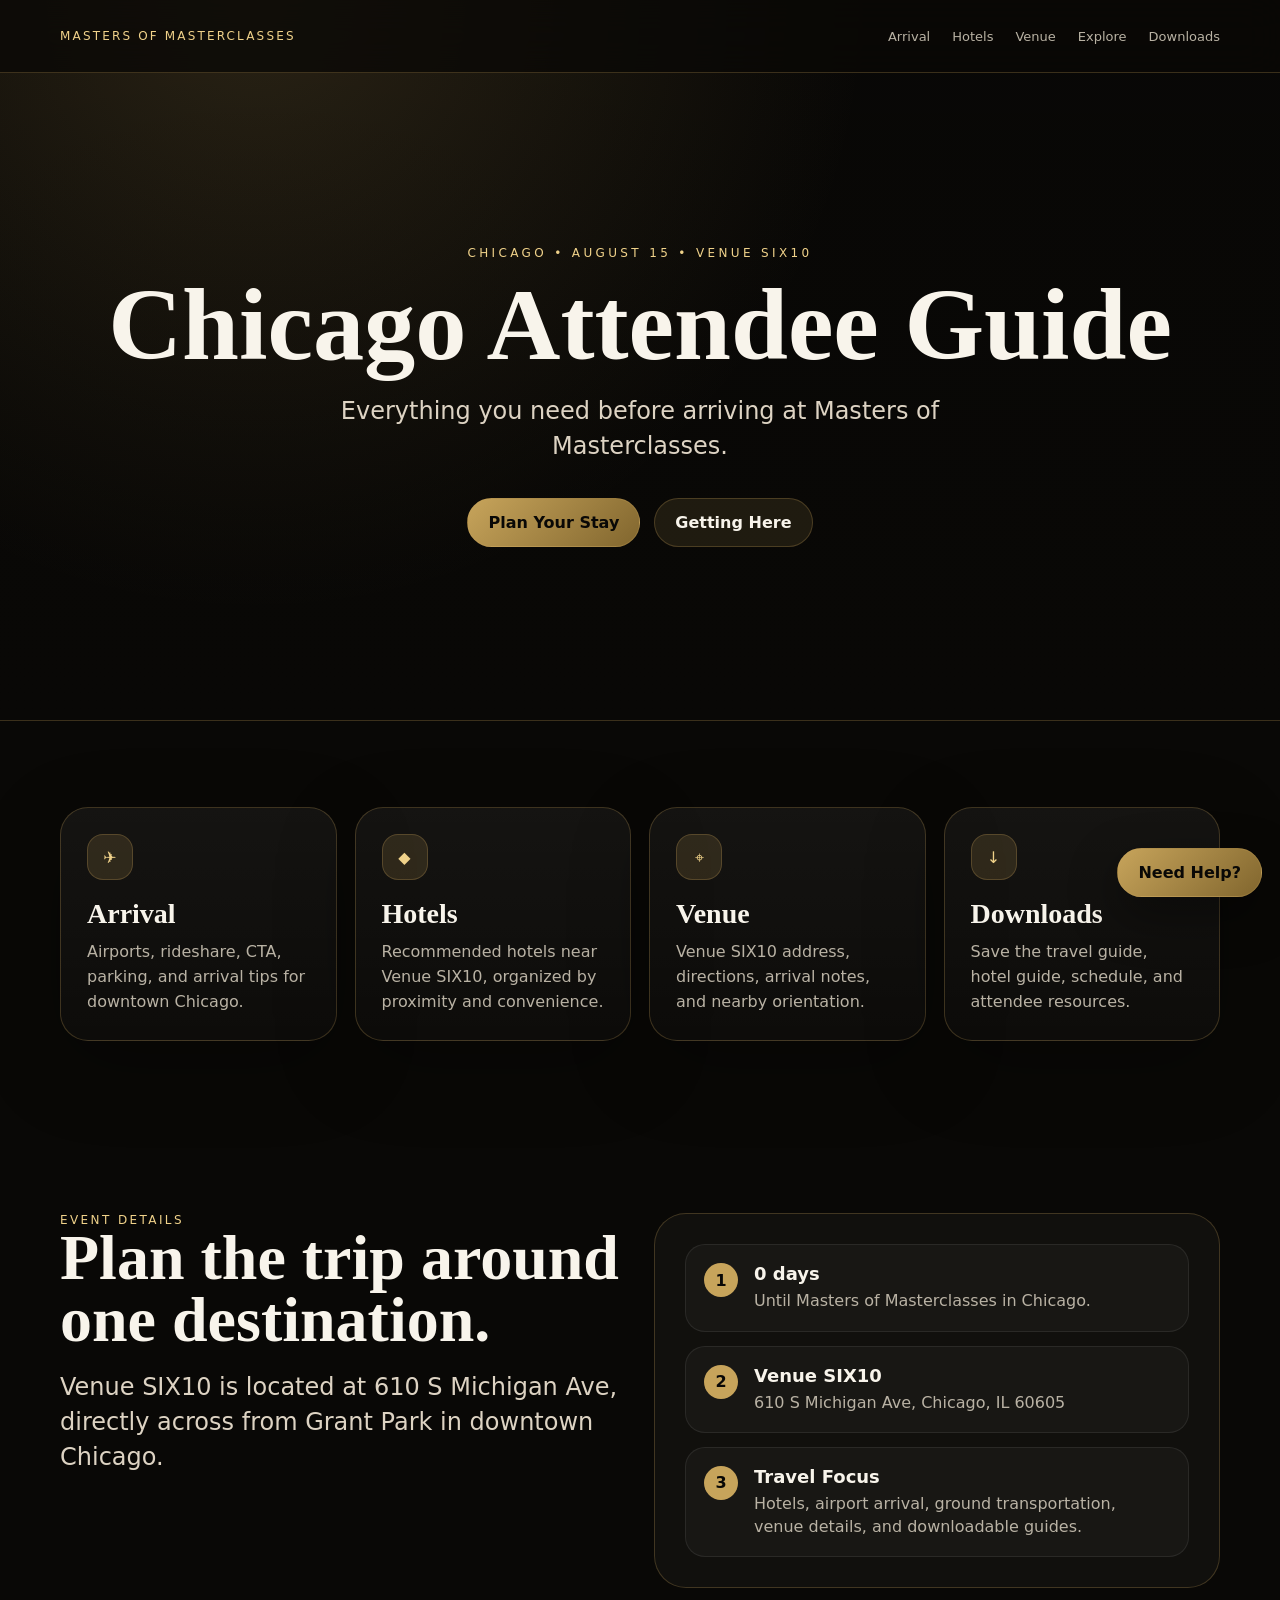
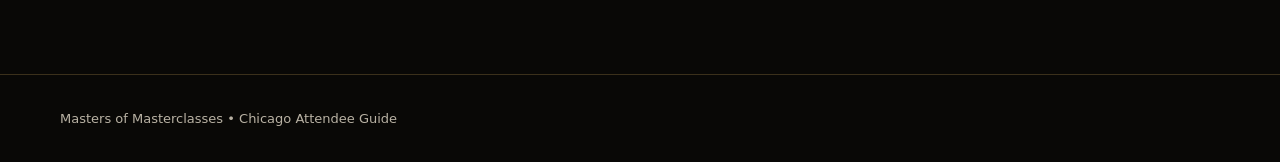
==== index.html @ bb9c548b "Add files via upload" ====
<!doctype html><html lang="en"><head><meta charset="utf-8"><meta name="viewport" content="width=device-width,initial-scale=1"><title>Masters of Masterclasses | Chicago Attendee Guide</title><link rel="stylesheet" href="styles.css"></head><body><nav class="nav"><div class="wrap navin"><a class="brand" href="index.html">Masters of Masterclasses</a><div class="links"><a href="arrival.html">Arrival</a><a href="hotels.html">Hotels</a><a href="venue.html">Venue</a><a href="explore.html">Explore</a><a href="guides.html">Downloads</a></div></div></nav><main><section class="hero"><div class="hero-content wrap"><div class="eyebrow">Chicago • August 15 • Venue SIX10</div><h1 class="h1">Chicago Attendee Guide</h1><p class="lead">Everything you need before arriving at Masters of Masterclasses.</p><div class="btns"><a class="btn primary" href="hotels.html">Plan Your Stay</a><a class="btn" href="arrival.html">Getting Here</a></div></div></section><section class="section wrap"><div class="grid"><a class="card" href="arrival.html"><div class="icon">✈</div><h3>Arrival</h3><p>Airports, rideshare, CTA, parking, and arrival tips for downtown Chicago.</p></a><a class="card" href="hotels.html"><div class="icon">◆</div><h3>Hotels</h3><p>Recommended hotels near Venue SIX10, organized by proximity and convenience.</p></a><a class="card" href="venue.html"><div class="icon">⌖</div><h3>Venue</h3><p>Venue SIX10 address, directions, arrival notes, and nearby orientation.</p></a><a class="card" href="guides.html"><div class="icon">↓</div><h3>Downloads</h3><p>Save the travel guide, hotel guide, schedule, and attendee resources.</p></a></div></section><section class="section wrap"><div class="split"><div><div class="kicker">Event Details</div><h2 class="h2">Plan the trip around one destination.</h2><p class="lead" style="margin-left:0">Venue SIX10 is located at 610 S Michigan Ave, directly across from Grant Park in downtown Chicago.</p></div><div class="panel"><div class="list"><div class="row"><div class="num">1</div><div><h3 data-countdown>Counting down</h3><p>Until Masters of Masterclasses in Chicago.</p></div></div><div class="row"><div class="num">2</div><div><h3>Venue SIX10</h3><p>610 S Michigan Ave, Chicago, IL 60605</p></div></div><div class="row"><div class="num">3</div><div><h3>Travel Focus</h3><p>Hotels, airport arrival, ground transportation, venue details, and downloadable guides.</p></div></div></div></div></div></section></main><div class="concierge"><a class="btn primary" href="mailto:info@astraculture.com">Need Help?</a></div><div class="mobilebar"><a href="index.html">Home</a><a href="arrival.html">Arrival</a><a href="hotels.html">Hotels</a><a href="venue.html">Venue</a><a href="guides.html">Guides</a></div><footer class="footer"><div class="wrap">Masters of Masterclasses • Chicago Attendee Guide</div></footer><script src="script.js"></script></body></html>
---- styles.css ----
:root{--bg:#090806;--panel:#11100d;--panel2:#171510;--gold:#c7a45b;--gold2:#f0d28a;--muted:#b9b2a4;--text:#f8f4eb;--line:rgba(199,164,91,.26)}*{box-sizing:border-box}body{margin:0;background:radial-gradient(circle at 20% 0%,rgba(199,164,91,.18),transparent 30%),var(--bg);color:var(--text);font-family:Inter,system-ui,-apple-system,Segoe UI,sans-serif}a{color:inherit;text-decoration:none}.wrap{width:min(1160px,92vw);margin:auto}.nav{position:sticky;top:0;z-index:10;background:rgba(9,8,6,.78);backdrop-filter:blur(18px);border-bottom:1px solid var(--line)}.navin{height:72px;display:flex;align-items:center;justify-content:space-between}.brand{letter-spacing:.18em;text-transform:uppercase;font-size:12px;color:var(--gold2)}.links{display:flex;gap:22px;font-size:13px;color:var(--muted)}.links a:hover{color:var(--text)}.hero{min-height:72vh;display:grid;place-items:center;text-align:center;position:relative;overflow:hidden;border-bottom:1px solid var(--line)}.hero:before{content:"";position:absolute;inset:0;background:linear-gradient(to bottom,rgba(0,0,0,.15),rgba(9,8,6,.95)),url('https://images.unsplash.com/photo-1494522855154-9297ac14b55f?q=80&w=1800&auto=format&fit=crop') center/cover;opacity:.42}.hero.small{min-height:42vh}.hero.small:before{opacity:.28}.hero-content{position:relative;padding:80px 0}.eyebrow{color:var(--gold2);font-size:12px;letter-spacing:.28em;text-transform:uppercase;margin-bottom:18px}.h1{font-family:Georgia,serif;font-size:clamp(48px,8vw,104px);line-height:.92;margin:0 0 22px}.h2{font-family:Georgia,serif;font-size:clamp(36px,5vw,72px);line-height:.96;margin:0 0 20px}.lead{font-size:clamp(18px,2vw,24px);color:#ddd3c3;max-width:720px;margin:0 auto 34px;line-height:1.45}.btns{display:flex;gap:14px;justify-content:center;flex-wrap:wrap}.btn{padding:14px 20px;border:1px solid var(--line);border-radius:999px;background:rgba(199,164,91,.12);color:var(--text);font-weight:600}.btn.primary{background:linear-gradient(135deg,var(--gold),#81662e);color:#090806}.section{padding:86px 0}.grid{display:grid;grid-template-columns:repeat(4,1fr);gap:18px}.card{background:linear-gradient(180deg,rgba(255,255,255,.05),rgba(255,255,255,.02));border:1px solid var(--line);border-radius:28px;padding:26px;min-height:210px;box-shadow:0 24px 80px rgba(0,0,0,.28)}.card h3{font-family:Georgia,serif;font-size:28px;margin:18px 0 10px}.card p{color:var(--muted);line-height:1.55;margin:0}.icon{width:46px;height:46px;border-radius:16px;display:grid;place-items:center;background:rgba(199,164,91,.16);border:1px solid var(--line);color:var(--gold2)}.split{display:grid;grid-template-columns:1fr 1fr;gap:28px;align-items:start}.panel{background:var(--panel);border:1px solid var(--line);border-radius:32px;padding:30px}.kicker{color:var(--gold2);letter-spacing:.2em;text-transform:uppercase;font-size:12px}.list{display:grid;gap:14px}.row{padding:18px;border:1px solid rgba(255,255,255,.08);border-radius:20px;background:rgba(255,255,255,.03);display:flex;gap:16px;align-items:flex-start}.num{min-width:34px;height:34px;border-radius:50%;display:grid;place-items:center;background:var(--gold);color:#090806;font-weight:800}.row h3{margin:0 0 5px;font-size:18px}.row p{margin:0;color:var(--muted);line-height:1.45}.map{width:100%;border-radius:28px;border:1px solid var(--line);filter:saturate(.35) brightness(.72) contrast(1.08);max-height:520px;object-fit:cover}.note{font-size:13px;color:var(--muted);line-height:1.5}.footer{border-top:1px solid var(--line);padding:36px 0;color:var(--muted);font-size:13px}.mobilebar{display:none}.download{display:flex;align-items:center;justify-content:space-between;gap:20px}.pill{border:1px solid var(--line);border-radius:999px;padding:7px 12px;color:var(--gold2);font-size:12px}.concierge{position:fixed;right:18px;bottom:18px;z-index:20}.concierge .btn{box-shadow:0 18px 50px rgba(0,0,0,.4)}@media(max-width:850px){.links{display:none}.hero{min-height:68vh}.grid,.split{grid-template-columns:1fr}.section{padding:54px 0}.card{min-height:auto}.mobilebar{position:fixed;bottom:0;left:0;right:0;z-index:30;display:grid;grid-template-columns:repeat(5,1fr);background:rgba(9,8,6,.88);backdrop-filter:blur(18px);border-top:1px solid var(--line)}.mobilebar a{text-align:center;padding:12px 4px;font-size:11px;color:var(--muted)}.concierge{bottom:64px}.footer{padding-bottom:90px}.download{align-items:flex-start;flex-direction:column}}
.map-actual{filter:none;max-height:520px;object-fit:cover;object-position:center;border-color:rgba(199,164,91,.35)}
.venue-panel{min-height:260px;display:flex;flex-direction:column;justify-content:center}.compact-section{padding-top:64px;padding-bottom:54px}.plan-note{max-width:860px;margin:0 auto}.explore-hero:before{background:linear-gradient(90deg,rgba(9,8,6,.98) 0%,rgba(9,8,6,.70) 38%,rgba(9,8,6,.28) 100%),linear-gradient(to bottom,rgba(0,0,0,.05),rgba(9,8,6,.93)),url('assets/explore-chicago-food-hero.png') center/cover;opacity:.88}.explore-grid .card{min-height:260px}.feature-card .pill{display:inline-block;margin-top:18px}.feature-card h3{margin-top:12px}.explore-note{margin-top:42px}
@media(max-width:850px){.map-actual{max-height:360px}.explore-grid .card{min-height:auto}}

.explore-intro{display:grid;grid-template-columns:1.1fr .9fr;gap:22px;align-items:stretch;margin-bottom:28px}.mini-list{display:grid;gap:12px}.mini-item{padding:16px 18px;border:1px solid rgba(255,255,255,.08);border-radius:18px;background:rgba(255,255,255,.03);color:var(--muted);line-height:1.45}.mini-item strong{color:var(--text)}.explore-grid{grid-template-columns:repeat(3,1fr)}.explore-grid .card{min-height:250px}.explore-card-top{display:flex;justify-content:space-between;align-items:center;gap:14px}.tagline{color:var(--gold2);font-size:12px;letter-spacing:.16em;text-transform:uppercase}.card-link{margin-top:18px;color:var(--gold2);font-size:13px;font-weight:700}.venue-note{margin-top:24px}
@media(max-width:850px){.explore-intro{grid-template-columns:1fr}.explore-grid{grid-template-columns:1fr}.explore-hero:before{background-position:center}}
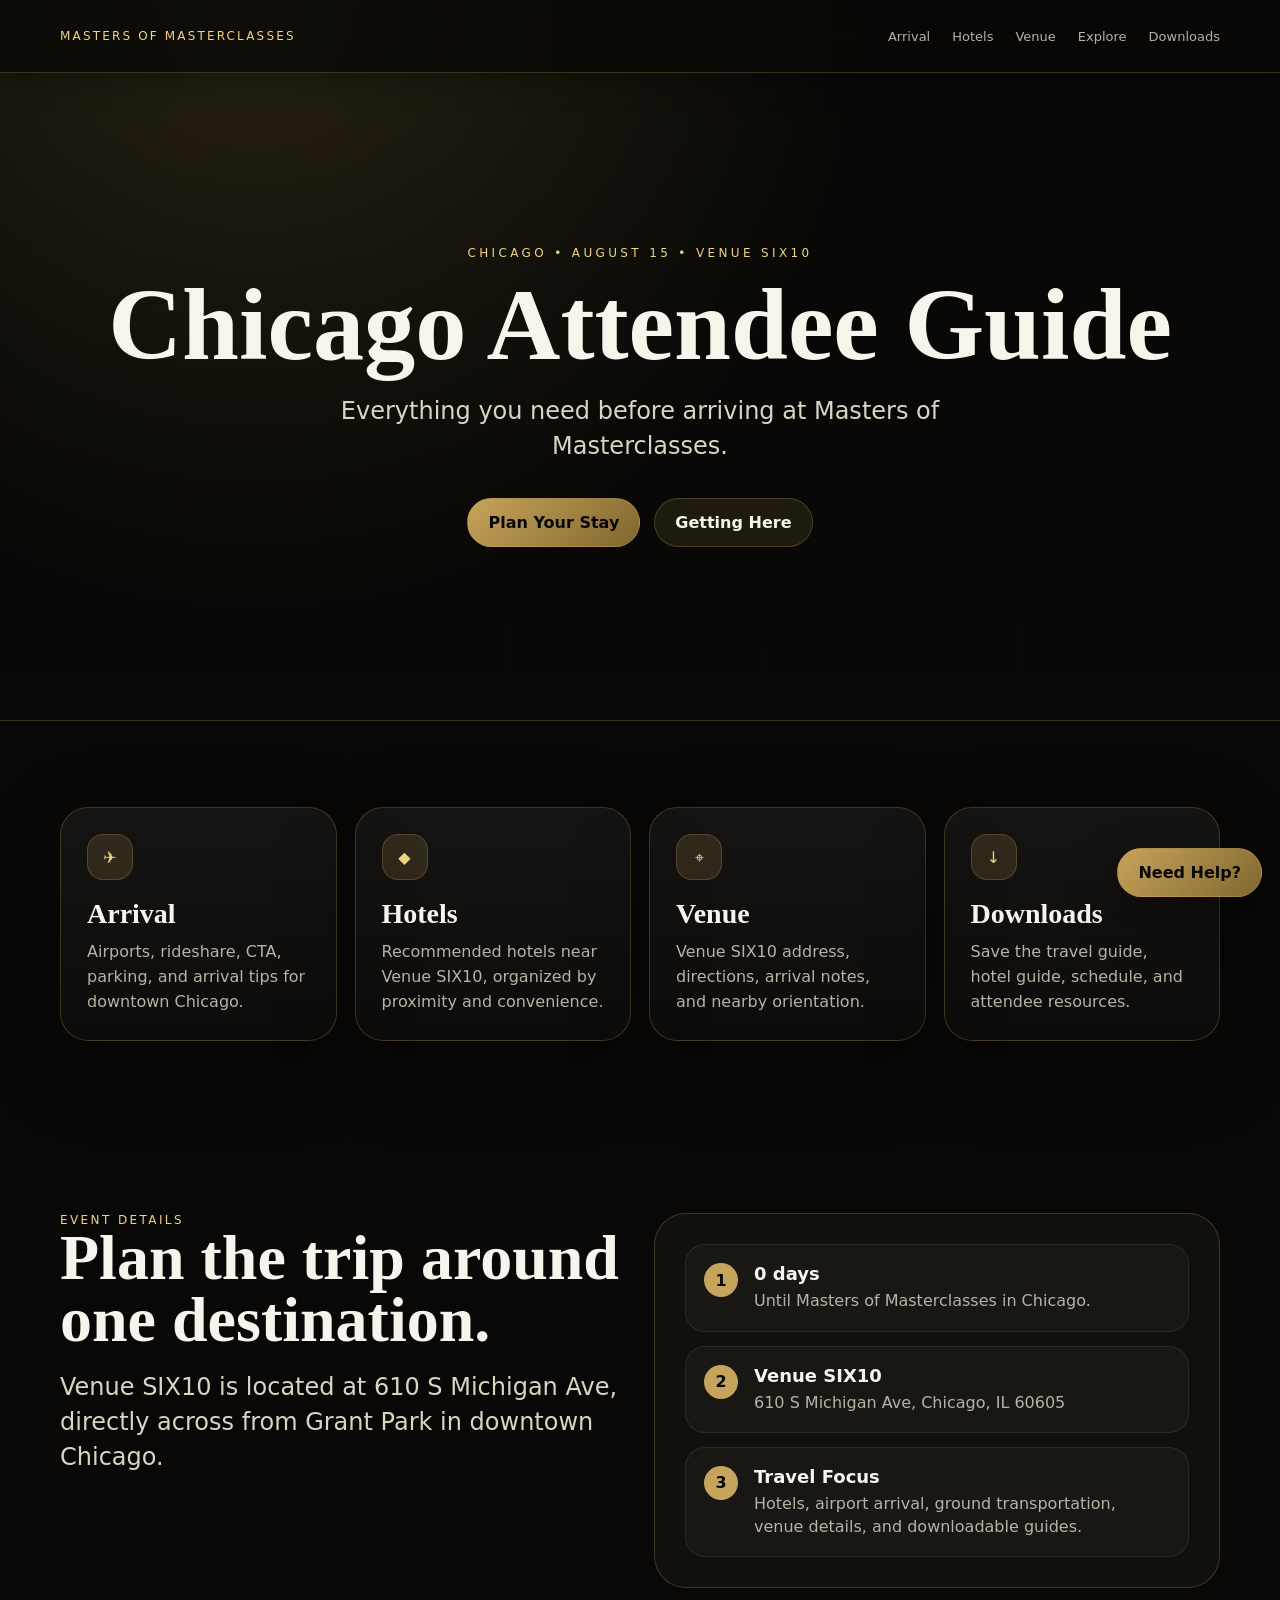
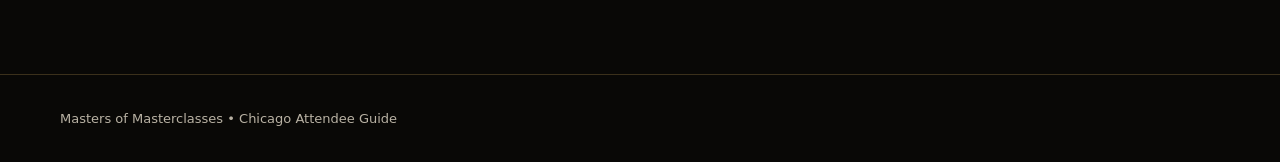
==== commit 246cc9f3: "Add files via upload" ====
--- a/index.html
+++ b/index.html
@@ -1 +1 @@
-<!doctype html><html lang="en"><head><meta charset="utf-8"><meta name="viewport" content="width=device-width,initial-scale=1"><title>Masters of Masterclasses | Chicago Attendee Guide</title><link rel="stylesheet" href="styles.css"></head><body><nav class="nav"><div class="wrap navin"><a class="brand" href="index.html">Masters of Masterclasses</a><div class="links"><a href="arrival.html">Arrival</a><a href="hotels.html">Hotels</a><a href="venue.html">Venue</a><a href="explore.html">Explore</a><a href="guides.html">Downloads</a></div></div></nav><main><section class="hero"><div class="hero-content wrap"><div class="eyebrow">Chicago • August 15 • Venue SIX10</div><h1 class="h1">Chicago Attendee Guide</h1><p class="lead">Everything you need before arriving at Masters of Masterclasses.</p><div class="btns"><a class="btn primary" href="hotels.html">Plan Your Stay</a><a class="btn" href="arrival.html">Getting Here</a></div></div></section><section class="section wrap"><div class="grid"><a class="card" href="arrival.html"><div class="icon">✈</div><h3>Arrival</h3><p>Airports, rideshare, CTA, parking, and arrival tips for downtown Chicago.</p></a><a class="card" href="hotels.html"><div class="icon">◆</div><h3>Hotels</h3><p>Recommended hotels near Venue SIX10, organized by proximity and convenience.</p></a><a class="card" href="venue.html"><div class="icon">⌖</div><h3>Venue</h3><p>Venue SIX10 address, directions, arrival notes, and nearby orientation.</p></a><a class="card" href="guides.html"><div class="icon">↓</div><h3>Downloads</h3><p>Save the travel guide, hotel guide, schedule, and attendee resources.</p></a></div></section><section class="section wrap"><div class="split"><div><div class="kicker">Event Details</div><h2 class="h2">Plan the trip around one destination.</h2><p class="lead" style="margin-left:0">Venue SIX10 is located at 610 S Michigan Ave, directly across from Grant Park in downtown Chicago.</p></div><div class="panel"><div class="list"><div class="row"><div class="num">1</div><div><h3 data-countdown>Counting down</h3><p>Until Masters of Masterclasses in Chicago.</p></div></div><div class="row"><div class="num">2</div><div><h3>Venue SIX10</h3><p>610 S Michigan Ave, Chicago, IL 60605</p></div></div><div class="row"><div class="num">3</div><div><h3>Travel Focus</h3><p>Hotels, airport arrival, ground transportation, venue details, and downloadable guides.</p></div></div></div></div></div></section></main><div class="concierge"><a class="btn primary" href="mailto:info@astraculture.com">Need Help?</a></div><div class="mobilebar"><a href="index.html">Home</a><a href="arrival.html">Arrival</a><a href="hotels.html">Hotels</a><a href="venue.html">Venue</a><a href="guides.html">Guides</a></div><footer class="footer"><div class="wrap">Masters of Masterclasses • Chicago Attendee Guide</div></footer><script src="script.js"></script></body></html>
+<!doctype html><html lang="en"><head><meta charset="utf-8"><meta name="viewport" content="width=device-width,initial-scale=1"><title>Masters of Masterclasses | Chicago Attendee Guide</title><link rel="stylesheet" href="styles.css"></head><body><nav class="nav"><div class="wrap navin"><a class="brand" href="index.html">Masters of Masterclasses</a><div class="links"><a href="arrival.html">Arrival</a><a href="hotels.html">Hotels</a><a href="venue.html">Venue</a><a href="explore.html">Explore</a><a href="guides.html">Downloads</a></div></div></nav><main><section class="hero"><div class="hero-content wrap"><div class="eyebrow">Chicago • August 15 • Venue SIX10</div><h1 class="h1">Chicago Attendee Guide</h1><p class="lead">Everything you need before arriving at Masters of Masterclasses.</p><div class="btns"><a class="btn primary" href="hotels.html">Plan Your Stay</a><a class="btn" href="arrival.html">Getting Here</a></div></div></section><section class="section wrap"><div class="grid"><a class="card" href="arrival.html"><div class="icon">✈</div><h3>Arrival</h3><p>Airports, rideshare, CTA, parking, and arrival tips for downtown Chicago.</p></a><a class="card" href="hotels.html"><div class="icon">◆</div><h3>Hotels</h3><p>Recommended hotels near Venue SIX10, organized by proximity and convenience.</p></a><a class="card" href="venue.html"><div class="icon">⌖</div><h3>Venue</h3><p>Venue SIX10 address, directions, arrival notes, and nearby orientation.</p></a><a class="card" href="guides.html"><div class="icon">↓</div><h3>Downloads</h3><p>Save the travel guide, hotel guide, schedule, and attendee resources.</p></a></div></section><section class="section wrap"><div class="split"><div><div class="kicker">Event Details</div><h2 class="h2">Plan the trip around one destination.</h2><p class="lead" style="margin-left:0">Venue SIX10 is located at 610 S Michigan Ave, directly across from Grant Park in downtown Chicago.</p></div><div class="panel"><div class="list"><div class="row"><div class="num">1</div><div><h3 data-countdown>Counting down</h3><p>Until Masters of Masterclasses in Chicago.</p></div></div><div class="row"><div class="num">2</div><div><h3>Venue SIX10</h3><p>610 S Michigan Ave, Chicago, IL 60605</p></div></div><div class="row"><div class="num">3</div><div><h3>Travel Focus</h3><p>Hotels, airport arrival, ground transportation, venue details, and downloadable guides.</p></div></div></div></div></div></section></main><div class="concierge"><a class="btn primary" href="mailto:info@astraculture.com">Need Help?</a></div><div class="mobilebar"><a href="index.html">Home</a><a href="arrival.html">Arrival</a><a href="hotels.html">Hotels</a><a href="venue.html">Venue</a><a href="explore.html">Explore</a><a href="guides.html">Guides</a></div><footer class="footer"><div class="wrap">Masters of Masterclasses • Chicago Attendee Guide</div></footer><script src="script.js"></script></body></html>
--- a/styles.css
+++ b/styles.css
@@ -5,3 +5,20 @@
 
 .explore-intro{display:grid;grid-template-columns:1.1fr .9fr;gap:22px;align-items:stretch;margin-bottom:28px}.mini-list{display:grid;gap:12px}.mini-item{padding:16px 18px;border:1px solid rgba(255,255,255,.08);border-radius:18px;background:rgba(255,255,255,.03);color:var(--muted);line-height:1.45}.mini-item strong{color:var(--text)}.explore-grid{grid-template-columns:repeat(3,1fr)}.explore-grid .card{min-height:250px}.explore-card-top{display:flex;justify-content:space-between;align-items:center;gap:14px}.tagline{color:var(--gold2);font-size:12px;letter-spacing:.16em;text-transform:uppercase}.card-link{margin-top:18px;color:var(--gold2);font-size:13px;font-weight:700}.venue-note{margin-top:24px}
 @media(max-width:850px){.explore-intro{grid-template-columns:1fr}.explore-grid{grid-template-columns:1fr}.explore-hero:before{background-position:center}}
+
+/* Mobile polish pass */
+html{scroll-behavior:smooth}body{overflow-x:hidden}.hero-content,.section{isolation:isolate}.map{display:block}.nav{box-shadow:0 10px 30px rgba(0,0,0,.28)}
+@media(max-width:850px){
+  .wrap{width:min(100% - 32px, 720px)}
+  .navin{height:62px}.brand{font-size:10px;letter-spacing:.14em;max-width:220px;line-height:1.35}
+  .hero{min-height:auto;padding:76px 0 54px}.hero.small{min-height:auto;padding:54px 0 38px}.hero-content{padding:0;text-align:left}.hero .btns{justify-content:flex-start}.hero:before{background-position:center;opacity:.34}.explore-hero:before{background-position:center right;opacity:.72}
+  .eyebrow{font-size:10px;letter-spacing:.22em;margin-bottom:14px}.h1{font-size:clamp(42px,15vw,64px);line-height:.95}.h2{font-size:clamp(34px,12vw,52px);line-height:1}.lead{font-size:16px;line-height:1.55;margin-bottom:24px;max-width:100%}
+  .btns{gap:10px}.btn{width:100%;text-align:center;padding:13px 16px}.panel .btns .btn{width:100%}
+  .section{padding:44px 0}.compact-section{padding-top:36px;padding-bottom:32px}.grid{grid-template-columns:1fr!important;gap:14px}.card{border-radius:22px;padding:20px;min-height:auto}.card h3{font-size:24px;margin:14px 0 8px}.icon{width:42px;height:42px;border-radius:14px}.panel{border-radius:24px;padding:22px}.split{gap:18px}.row{padding:16px;border-radius:18px}.row h3{font-size:17px}.num{min-width:32px;height:32px}
+  .map,.map-actual{max-height:310px;min-height:260px;width:100%;object-fit:cover;border-radius:22px}.note{font-size:12px;margin-top:10px}.venue-panel{min-height:auto}.plan-note{margin-top:10px}.download{gap:14px}.concierge{display:none}
+  .mobilebar{grid-template-columns:repeat(6,1fr);padding-bottom:env(safe-area-inset-bottom)}.mobilebar a{font-size:10px;padding:10px 2px 11px;line-height:1.1}.footer{padding-bottom:88px;text-align:center}
+  .explore-intro{gap:14px;margin-bottom:18px}.mini-item{padding:14px 15px}.explore-grid{gap:14px}.explore-card-top{align-items:flex-start}.tagline{font-size:10px}.card-link{font-size:12px}.explore-note{margin-top:24px}
+}
+@media(max-width:430px){
+  .wrap{width:min(100% - 24px, 720px)}.brand{max-width:180px}.h1{font-size:44px}.h2{font-size:36px}.lead{font-size:15px}.hero{padding-top:64px}.card,.panel{padding:18px}.row{gap:12px}.map,.map-actual{max-height:280px;min-height:240px}.mobilebar a{font-size:9.5px}.pill{font-size:11px}.kicker{font-size:10px}
+}
